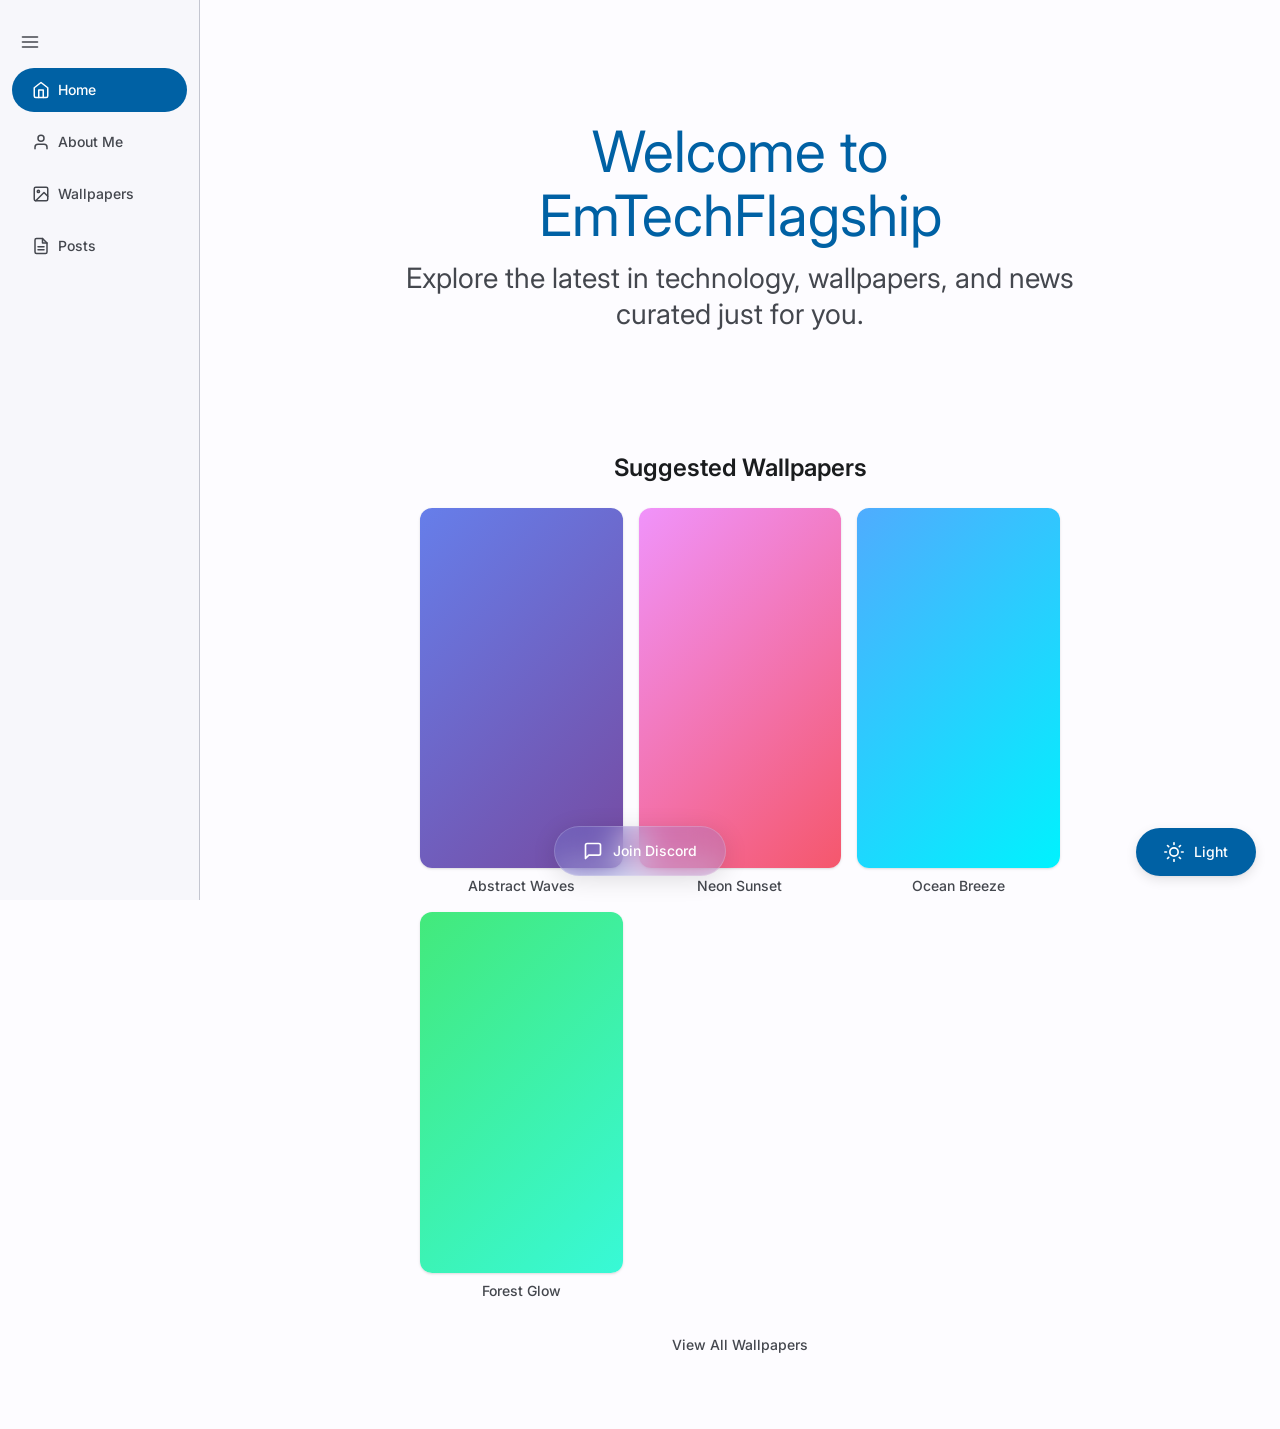
==== Web Contents/index.html @ 506a4585 "Refactor stylesheet links and add new design.css for consistent styling across pages" ====
<!DOCTYPE html>
<html lang="en" data-theme="light">
<head>
  <meta charset="UTF-8">
  <meta name="viewport" content="width=device-width, initial-scale=1.0">
  <title>ETF - Home</title>
  <link rel="stylesheet" href="../Web Contents/design.css">
</head>
<body>
  <div class="layout">
    <aside class="sidebar">
      <button id="sidebar-toggle" class="sidebar__toggle" aria-label="Toggle sidebar">
        <svg width="20" height="20" viewBox="0 0 24 24" fill="none" stroke="currentColor" stroke-width="2" stroke-linecap="round" stroke-linejoin="round">
          <line x1="3" y1="6" x2="21" y2="6"/>
          <line x1="3" y1="12" x2="21" y2="12"/>
          <line x1="3" y1="18" x2="21" y2="18"/>
        </svg>
      </button>
      <nav class="page-nav">
        <a href="index.html" class="btn btn--filled">
          <svg width="18" height="18" viewBox="0 0 24 24" fill="none" stroke="currentColor" stroke-width="2" stroke-linecap="round" stroke-linejoin="round">
            <path d="M3 9l9-7 9 7v11a2 2 0 0 1-2 2H5a2 2 0 0 1-2-2z"/>
            <polyline points="9 22 9 12 15 12 15 22"/>
          </svg>
          <span class="btn__label">Home</span>
        </a>
        <a href="about.html" class="btn btn--tonal">
          <svg width="18" height="18" viewBox="0 0 24 24" fill="none" stroke="currentColor" stroke-width="2" stroke-linecap="round" stroke-linejoin="round">
            <path d="M20 21v-2a4 4 0 0 0-4-4H8a4 4 0 0 0-4 4v2"/>
            <circle cx="12" cy="7" r="4"/>
          </svg>
          <span class="btn__label">About Me</span>
        </a>
        <a href="wallpaper.html" class="btn btn--tonal">
          <svg width="18" height="18" viewBox="0 0 24 24" fill="none" stroke="currentColor" stroke-width="2" stroke-linecap="round" stroke-linejoin="round">
            <rect x="3" y="3" width="18" height="18" rx="2" ry="2"/>
            <circle cx="8.5" cy="8.5" r="1.5"/>
            <polyline points="21 15 16 10 5 21"/>
          </svg>
          <span class="btn__label">Wallpapers</span>
        </a>
        <a href="news.html" class="btn btn--tonal">
          <svg width="18" height="18" viewBox="0 0 24 24" fill="none" stroke="currentColor" stroke-width="2" stroke-linecap="round" stroke-linejoin="round">
            <path d="M14 2H6a2 2 0 0 0-2 2v16a2 2 0 0 0 2 2h12a2 2 0 0 0 2-2V8z"/>
            <polyline points="14 2 14 8 20 8"/>
            <line x1="16" y1="13" x2="8" y2="13"/>
            <line x1="16" y1="17" x2="8" y2="17"/>
          </svg>
          <span class="btn__label">Posts</span>
        </a>
      </nav>
    </aside>
    <main class="main-content">
      <div class="site-header">

        </button>
      </div>
      <section class="hero-section">
        <h1>Welcome to EmTechFlagship</h1>
        <p>Explore the latest in technology, wallpapers, and news curated just for you.</p>
        <div>
        </div>
      </section>

       <section class="suggested-wallpapers">
      <h2>Suggested Wallpapers</h2>
      <div class="wallpaper-grid">
        <a href="wallpaper.html" class="wallpaper-card">
          <div class="wallpaper-card__thumb" style="background: linear-gradient(135deg, #667eea, #764ba2)"></div>
          <span class="wallpaper-card__label">Abstract Waves</span>
        </a>
        <a href="wallpaper.html" class="wallpaper-card">
          <div class="wallpaper-card__thumb" style="background: linear-gradient(135deg, #f093fb, #f5576c)"></div>
          <span class="wallpaper-card__label">Neon Sunset</span>
        </a>
        <a href="wallpaper.html" class="wallpaper-card">
          <div class="wallpaper-card__thumb" style="background: linear-gradient(135deg, #4facfe, #00f2fe)"></div>
          <span class="wallpaper-card__label">Ocean Breeze</span>
        </a>
        <a href="wallpaper.html" class="wallpaper-card">
          <div class="wallpaper-card__thumb" style="background: linear-gradient(135deg, #43e97b, #38f9d7)"></div>
          <span class="wallpaper-card__label">Forest Glow</span>
        </a>
      </div>
      <a href="wallpaper.html" class="btn btn--tonal" style="margin-top: 24px;">View All Wallpapers</a>
    </main>
  </div>

  <a href="https://discord.gg/77swYg5DXx" class="discord-float">
    <svg width="20" height="20" viewBox="0 0 24 24" fill="none" stroke="currentColor" stroke-width="2" stroke-linecap="round" stroke-linejoin="round">
      <path d="M21 15a2 2 0 0 1-2 2H7l-4 4V5a2 2 0 0 1 2-2h14a2 2 0 0 1 2 2z"/>
    </svg>
    Join Discord
  </a>
  <div class="theme-dropdown">
    <div class="theme-dropdown__menu" id="theme-menu">
      <button class="theme-dropdown__item" data-theme-value="light">
        <svg width="18" height="18" viewBox="0 0 24 24" fill="none" stroke="currentColor" stroke-width="2" stroke-linecap="round" stroke-linejoin="round">
          <circle cx="12" cy="12" r="5"/>
          <path d="M12 1v2M12 21v2M4.22 4.22l1.42 1.42M18.36 18.36l1.42 1.42M1 12h2M21 12h2M4.22 19.78l1.42-1.42M18.36 5.64l1.42-1.42"/>
        </svg>
        Light
      </button>
      <button class="theme-dropdown__item" data-theme-value="dark">
        <svg width="18" height="18" viewBox="0 0 24 24" fill="none" stroke="currentColor" stroke-width="2" stroke-linecap="round" stroke-linejoin="round">
          <path d="M21 12.79A9 9 0 1 1 11.21 3 7 7 0 0 0 21 12.79z"/>
        </svg>
        Dark
      </button>
      <button class="theme-dropdown__item" data-theme-value="amoled">
        <svg width="18" height="18" viewBox="0 0 24 24" fill="none" stroke="currentColor" stroke-width="2" stroke-linecap="round" stroke-linejoin="round">
          <circle cx="12" cy="12" r="5"/>
          <path d="M12 1v2M12 21v2M4.22 4.22l1.42 1.42M18.36 18.36l1.42 1.42M1 12h2M21 12h2M4.22 19.78l1.42-1.42M18.36 5.64l1.42-1.42"/>
        </svg>
        AMOLED
      </button>
    </div>
    <button id="theme-toggle" class="theme-toggle-float" aria-label="Select theme">
      <svg width="20" height="20" viewBox="0 0 24 24" fill="none" stroke="currentColor" stroke-width="2" stroke-linecap="round" stroke-linejoin="round">
        <circle cx="12" cy="12" r="5"/>
        <path d="M12 1v2M12 21v2M4.22 4.22l1.42 1.42M18.36 18.36l1.42 1.42M1 12h2M21 12h2M4.22 19.78l1.42-1.42M18.36 5.64l1.42-1.42"/>
      </svg>
      <span id="theme-label">Light</span>
    </button>
  </div>
  <script src="../Functions/function.js"></script>
</body>
</html>
---- Web Contents/design.css ----
@import url('https://fonts.googleapis.com/css2?family=Inter:wght@300;400;500;600;700&display=swap');

:root {
  --md-sys-color-primary: #0061A4;
  --md-sys-color-on-primary: #FFFFFF;
  --md-sys-color-primary-container: #D0E4FF;
  --md-sys-color-on-primary-container: #001D36;
  --md-sys-color-secondary: #535F70;
  --md-sys-color-on-secondary: #FFFFFF;
  --md-sys-color-secondary-container: #D7E3F7;
  --md-sys-color-on-secondary-container: #101C2B;
  --md-sys-color-tertiary: #6B5778;
  --md-sys-color-on-tertiary: #FFFFFF;
  --md-sys-color-tertiary-container: #F2DAFF;
  --md-sys-color-on-tertiary-container: #251431;
  --md-sys-color-error: #BA1A1A;
  --md-sys-color-on-error: #FFFFFF;
  --md-sys-color-error-container: #FFDAD6;
  --md-sys-color-on-error-container: #410002;
  --md-sys-color-background: #FDFCFF;
  --md-sys-color-on-background: #1A1C1E;
  --md-sys-color-surface: #FDFCFF;
  --md-sys-color-on-surface: #1A1C1E;
  --md-sys-color-surface-variant: #E0E2EC;
  --md-sys-color-on-surface-variant: #44474E;
  --md-sys-color-outline: #74777F;
  --md-sys-color-outline-variant: #C4C6D0;
  --md-sys-color-surface-container-lowest: #FFFFFF;
  --md-sys-color-surface-container-low: #F7F7FB;
  --md-sys-color-surface-container: #F1F1F5;
  --md-sys-color-surface-container-high: #EBECF0;
  --md-sys-color-surface-container-highest: #E2E2E6;
  --md-sys-color-inverse-surface: #2F3033;
  --md-sys-color-inverse-on-surface: #F2F0F4;
  --md-sys-color-inverse-primary: #9CCAFF;

  --md-sys-typescale-display-large: 400 3.562rem/4rem 'Inter', sans-serif;
  --md-sys-typescale-display-medium: 400 2.812rem/3.25rem 'Inter', sans-serif;
  --md-sys-typescale-display-small: 400 2.25rem/2.75rem 'Inter', sans-serif;
  --md-sys-typescale-headline-large: 400 2rem/2.5rem 'Inter', sans-serif;
  --md-sys-typescale-headline-medium: 400 1.75rem/2.25rem 'Inter', sans-serif;
  --md-sys-typescale-headline-small: 600 1.5rem/2rem 'Inter', sans-serif;
  --md-sys-typescale-title-large: 500 1.375rem/1.75rem 'Inter', sans-serif;
  --md-sys-typescale-title-medium: 500 1rem/1.5rem 'Inter', sans-serif;
  --md-sys-typescale-title-small: 500 0.875rem/1.25rem 'Inter', sans-serif;
  --md-sys-typescale-body-large: 400 1rem/1.5rem 'Inter', sans-serif;
  --md-sys-typescale-body-medium: 400 0.875rem/1.25rem 'Inter', sans-serif;
  --md-sys-typescale-body-small: 400 0.75rem/1rem 'Inter', sans-serif;
  --md-sys-typescale-label-large: 500 0.875rem/1.25rem 'Inter', sans-serif;
  --md-sys-typescale-label-medium: 500 0.75rem/1rem 'Inter', sans-serif;
  --md-sys-typescale-label-small: 500 0.6875rem/1rem 'Inter', sans-serif;

  --md-sys-elevation-level0: 0 0 0 0 transparent;
  --md-sys-elevation-level1: 0 1px 2px rgba(0,0,0,0.05), 0 1px 3px rgba(0,0,0,0.1);
  --md-sys-elevation-level2: 0 1px 2px rgba(0,0,0,0.05), 0 2px 6px rgba(0,0,0,0.1);
  --md-sys-elevation-level3: 0 1px 3px rgba(0,0,0,0.05), 0 4px 12px rgba(0,0,0,0.1);
  --md-sys-elevation-level4: 0 2px 4px rgba(0,0,0,0.05), 0 8px 24px rgba(0,0,0,0.1);
  --md-sys-elevation-level5: 0 4px 8px rgba(0,0,0,0.05), 0 12px 40px rgba(0,0,0,0.1);

  --md-sys-shape-extra-small: 4px;
  --md-sys-shape-small: 8px;
  --md-sys-shape-medium: 12px;
  --md-sys-shape-large: 16px;
  --md-sys-shape-extra-large: 28px;
  --md-sys-shape-full: 9999px;
}

[data-theme="dark"] {
  --md-sys-color-primary: #9CCAFF;
  --md-sys-color-on-primary: #003258;
  --md-sys-color-primary-container: #00497D;
  --md-sys-color-on-primary-container: #D0E4FF;
  --md-sys-color-secondary: #BBC7DB;
  --md-sys-color-on-secondary: #253140;
  --md-sys-color-secondary-container: #3B4858;
  --md-sys-color-on-secondary-container: #D7E3F7;
  --md-sys-color-tertiary: #D6BEE4;
  --md-sys-color-on-tertiary: #3B2948;
  --md-sys-color-tertiary-container: #523F5F;
  --md-sys-color-on-tertiary-container: #F2DAFF;
  --md-sys-color-error: #FFB4AB;
  --md-sys-color-on-error: #690005;
  --md-sys-color-error-container: #93000A;
  --md-sys-color-on-error-container: #FFDAD6;
  --md-sys-color-background: #1A1C1E;
  --md-sys-color-on-background: #E2E2E6;
  --md-sys-color-surface: #1A1C1E;
  --md-sys-color-on-surface: #E2E2E6;
  --md-sys-color-surface-variant: #44474E;
  --md-sys-color-on-surface-variant: #C4C6D0;
  --md-sys-color-outline: #8E9099;
  --md-sys-color-outline-variant: #44474E;
  --md-sys-color-surface-container-lowest: #0F1113;
  --md-sys-color-surface-container-low: #1A1C1E;
  --md-sys-color-surface-container: #1E2022;
  --md-sys-color-surface-container-high: #292B2D;
  --md-sys-color-surface-container-highest: #343638;
  --md-sys-color-inverse-surface: #E2E2E6;
  --md-sys-color-inverse-on-surface: #2F3033;
  --md-sys-color-inverse-primary: #0061A4;

  --md-sys-elevation-level0: 0 0 0 0 transparent;
  --md-sys-elevation-level1: 0 1px 2px rgba(0,0,0,0.3), 0 1px 3px rgba(0,0,0,0.4);
  --md-sys-elevation-level2: 0 1px 2px rgba(0,0,0,0.3), 0 2px 6px rgba(0,0,0,0.4);
  --md-sys-elevation-level3: 0 1px 3px rgba(0,0,0,0.3), 0 4px 12px rgba(0,0,0,0.4);
  --md-sys-elevation-level4: 0 2px 4px rgba(0,0,0,0.3), 0 8px 24px rgba(0,0,0,0.4);
  --md-sys-elevation-level5: 0 4px 8px rgba(0,0,0,0.3), 0 12px 40px rgba(0,0,0,0.4);
}

[data-theme="amoled"] {
  --md-sys-color-primary: #9CCAFF;
  --md-sys-color-on-primary: #003258;
  --md-sys-color-primary-container: #00497D;
  --md-sys-color-on-primary-container: #D0E4FF;
  --md-sys-color-secondary: #BBC7DB;
  --md-sys-color-on-secondary: #253140;
  --md-sys-color-secondary-container: #3B4858;
  --md-sys-color-on-secondary-container: #D7E3F7;
  --md-sys-color-tertiary: #D6BEE4;
  --md-sys-color-on-tertiary: #3B2948;
  --md-sys-color-tertiary-container: #523F5F;
  --md-sys-color-on-tertiary-container: #F2DAFF;
  --md-sys-color-error: #FFB4AB;
  --md-sys-color-on-error: #690005;
  --md-sys-color-error-container: #93000A;
  --md-sys-color-on-error-container: #FFDAD6;
  --md-sys-color-background: #000000;
  --md-sys-color-on-background: #E2E2E6;
  --md-sys-color-surface: #000000;
  --md-sys-color-on-surface: #E2E2E6;
  --md-sys-color-surface-variant: #1A1A1A;
  --md-sys-color-on-surface-variant: #C4C6D0;
  --md-sys-color-outline: #8E9099;
  --md-sys-color-outline-variant: #2A2A2A;
  --md-sys-color-surface-container-lowest: #000000;
  --md-sys-color-surface-container-low: #050505;
  --md-sys-color-surface-container: #0A0A0A;
  --md-sys-color-surface-container-high: #141414;
  --md-sys-color-surface-container-highest: #1E1E1E;
  --md-sys-color-inverse-surface: #E2E2E6;
  --md-sys-color-inverse-on-surface: #000000;
  --md-sys-color-inverse-primary: #0061A4;

  --md-sys-elevation-level0: 0 0 0 0 transparent;
  --md-sys-elevation-level1: 0 1px 2px rgba(0,0,0,0.5), 0 1px 3px rgba(0,0,0,0.6);
  --md-sys-elevation-level2: 0 1px 2px rgba(0,0,0,0.5), 0 2px 6px rgba(0,0,0,0.6);
  --md-sys-elevation-level3: 0 1px 3px rgba(0,0,0,0.5), 0 4px 12px rgba(0,0,0,0.6);
  --md-sys-elevation-level4: 0 2px 4px rgba(0,0,0,0.5), 0 8px 24px rgba(0,0,0,0.6);
  --md-sys-elevation-level5: 0 4px 8px rgba(0,0,0,0.5), 0 12px 40px rgba(0,0,0,0.6);
}

*, *::before, *::after {
  box-sizing: border-box;
  margin: 0;
  padding: 0;
}

html {
  scroll-behavior: smooth;
}

body {
  font: var(--md-sys-typescale-body-large);
  color: var(--md-sys-color-on-background);
  background: var(--md-sys-color-background);
  min-height: 100vh;
  transition: background 0.3s ease, color 0.3s ease;
}

a {
  color: var(--md-sys-color-primary);
  text-decoration: none;
}

a:hover {
  text-decoration: underline;
}

ul {
  list-style: none;
}

.site-header {
  display: flex;
  align-items: center;
  justify-content: space-between;
  margin-bottom: 24px;
}

.site-header__title {
  font: var(--md-sys-typescale-title-large);
  color: var(--md-sys-color-primary);
  text-decoration: none;
}

@keyframes fadeUp {
  from {
    opacity: 0;
    transform: translateY(24px);
  }
  to {
    opacity: 1;
    transform: translateY(0);
  }
}

.layout {
  min-height: 100vh;
  display: flex;
  animation: fadeUp 0.6s ease forwards;
}

.sidebar {
  position: sticky;
  top: 0;
  height: 100vh;
  width: 200px;
  flex-shrink: 0;
  display: flex;
  flex-direction: column;
  align-items: stretch;
  padding: 24px 12px;
  gap: 8px;
  background: var(--md-sys-color-surface-container-low);
  border-right: 1px solid var(--md-sys-color-outline-variant);
  transition: width 0.25s ease, padding 0.25s ease;
  overflow: hidden;
}

.sidebar__toggle {
  align-self: flex-start;
  display: inline-flex;
  align-items: center;
  justify-content: center;
  width: 36px;
  height: 36px;
  padding: 6px;
  border: none;
  border-radius: var(--md-sys-shape-full);
  background: transparent;
  color: var(--md-sys-color-on-surface-variant);
  cursor: pointer;
  transition: background 0.2s, color 0.2s;
  flex-shrink: 0;
}

.sidebar__toggle:hover {
  background: var(--md-sys-color-surface-container-highest);
  color: var(--md-sys-color-on-surface);
}

.sidebar--collapsed {
  width: 60px;
  padding: 24px 12px;
}

.sidebar--collapsed .sidebar__toggle {
  align-self: center;
}

.sidebar--collapsed .page-nav .btn {
  justify-content: center;
  padding: 10px;
  width: 36px;
  height: 36px;
  border-radius: var(--md-sys-shape-full);
}

.sidebar--collapsed .page-nav .btn__label {
  display: none;
}

.sidebar--collapsed .page-nav {
  align-items: center;
}

.main-content {
  flex: 1;
  max-width: 800px;
  padding: 32px;
  text-align: center;
  margin: 0 auto;
}

.page-nav {
  display: flex;
  flex-direction: column;
  gap: 8px;
}

.page-nav .btn {
  justify-content: flex-start;
  padding: 12px 20px;
}

.btn {
  display: inline-flex;
  align-items: center;
  justify-content: center;
  gap: 8px;
  padding: 10px 24px;
  border: none;
  border-radius: var(--md-sys-shape-full);
  font: var(--md-sys-typescale-label-large);
  cursor: pointer;
  transition: box-shadow 0.2s, background 0.2s;
  text-decoration: none;
}

.btn--filled {
  background: var(--md-sys-color-primary);
  color: var(--md-sys-color-on-primary);
  box-shadow: var(--md-sys-elevation-level0);
}

.btn--filled:hover {
  box-shadow: var(--md-sys-elevation-level2);
  text-decoration: none;
}

.btn--tonal {
  background: transparent;
  color: var(--md-sys-color-on-surface-variant);
}

.btn--tonal:hover {
  background: var(--md-sys-color-surface-container-highest);
  color: var(--md-sys-color-on-surface);
  text-decoration: none;
}

.btn--text {
  background: transparent;
  color: var(--md-sys-color-primary);
  padding: 10px 12px;
}

.btn--text:hover {
  background: var(--md-sys-color-primary-container);
  text-decoration: none;
}

.btn--icon {
  width: 40px;
  height: 40px;
  padding: 8px;
  border-radius: var(--md-sys-shape-full);
  background: transparent;
  border: none;
  color: var(--md-sys-color-on-surface-variant);
  cursor: pointer;
  transition: background 0.2s;
  display: inline-flex;
  align-items: center;
  justify-content: center;
}

.btn--icon:hover {
  background: var(--md-sys-color-surface-container-high);
}

.card {
  background: var(--md-sys-color-surface-container-low);
  border-radius: var(--md-sys-shape-medium);
  padding: 24px;
  box-shadow: var(--md-sys-elevation-level1);
  transition: box-shadow 0.2s;
}

.card:hover {
  box-shadow: var(--md-sys-elevation-level2);
}

.card--elevated {
  background: var(--md-sys-color-surface-container-low);
  box-shadow: var(--md-sys-elevation-level2);
}

.card--filled {
  background: var(--md-sys-color-surface-container-highest);
  box-shadow: var(--md-sys-elevation-level0);
}

.card__title {
  font: var(--md-sys-typescale-title-medium);
  color: var(--md-sys-color-on-surface);
  margin-bottom: 8px;
}

.card__text {
  color: var(--md-sys-color-on-surface-variant);
  font-family: -apple-system, BlinkMacSystemFont, "Segoe UI", Roboto, sans-serif;
  font-size: 1.15rem;
  font-weight: bold;
  line-height: 1.5;
  text-align: center;          /* Centers each row of text */
  margin: 0;
}



.bento-grid {
  flex: 2; /* Increased flex so the horizontal cards have plenty of room to stretch */
  display: grid;
  grid-template-columns: repeat(2, 1fr);
  gap: 16px;
  margin-top: 24px;
 flex: 1.2; /* Shrinks the giant image slightly so it blends perfectly with the wider cards */
  min-height: 490px; /* Aligns the height closely with the grid's combined row heights */
  /* Keep your existing background image properties here */
}

.bento-grid .card:first-child {
  grid-column: 1 / -1;
  background-image: linear-gradient(to top, rgba(0,0,0,0.8) 0%, rgba(0,0,0,0) 40%),
                    url('Images/EmBaby.jpeg');
  background-size: cover;
  background-position: center;
  border-radius: 28px;
  display: flex;
  align-items: flex-end;
  padding: 40px;
  min-height: 600px;
}

.bento-grid .card:nth-child(2) {
  font-family: -apple-system, BlinkMacSystemFont, "Segoe UI", Roboto, sans-serif;
}

.bento-grid .card:nth-child(3),
.bento-grid .card:nth-child(4) {
  grid-column: span 1;
}

.bento-grid .card:nth-child(5) {
  grid-column: 1 / -1;
}

.hero-card {
  text-align: left;
}

.hero-card * {
  color: #fff;
}

.hero-card h2 {
  font: var(--md-sys-typescale-display-medium);
  margin-bottom: 8px;
}

.hero-card p {
  font: var(--md-sys-typescale-headline-small);
}

.aka-tag {
  display: block;
  font: var(--md-sys-typescale-title-medium);
  opacity: 0.9;
  margin-top: 4px;
}

.card__emoji {
  font-size: 2.5rem;
  margin-bottom: 12px;
  align-items: var(--md-sys-typescale-body-large);
}

.tag {
  display: inline-flex;
  align-items: center;
  padding: 4px 12px;
  border-radius: var(--md-sys-shape-small);
  background: var(--md-sys-color-primary-container);
  color: var(--md-sys-color-on-primary-container);
  font: var(--md-sys-typescale-label-small);
}

.hero-section {
  text-align: center;
  padding: 64px 24px;
}

.hero-section h1 {
  font: var(--md-sys-typescale-display-large);
  color: var(--md-sys-color-primary);
  margin-bottom: 12px;
}

.hero-section p {
  font: var(--md-sys-typescale-headline-medium);
  color: var(--md-sys-color-on-surface-variant);
  margin-bottom: 24px;
}

.hero-section .btn {
  margin: 0 4px;
}

.suggested-wallpapers {
  padding: 32px 48px;
  text-align: center;
}

.suggested-wallpapers h2 {
  font: var(--md-sys-typescale-headline-small);
  color: var(--md-sys-color-on-surface);
  margin-bottom: 24px;
}

.wallpaper-grid {
  display: grid;
  grid-template-columns: repeat(auto-fill, minmax(160px, 1fr));
  gap: 16px;
}

.wallpaper-card {
  display: flex;
  flex-direction: column;
  gap: 8px;
  text-decoration: none;
  transition: transform 0.2s;
}

.wallpaper-card:hover {
  transform: translateY(-4px);
  text-decoration: none;
}

.wallpaper-card__thumb {
  aspect-ratio: 9 / 16;
  border-radius: var(--md-sys-shape-medium);
  box-shadow: var(--md-sys-elevation-level1);
  transition: box-shadow 0.2s;
}

.wallpaper-card:hover .wallpaper-card__thumb {
  box-shadow: var(--md-sys-elevation-level3);
}

.wallpaper-card__label {
  font: var(--md-sys-typescale-label-large);
  color: var(--md-sys-color-on-surface-variant);
}

.discord-float {
  position: fixed;
  bottom: 24px;
  left: 50%;
  transform: translateX(-50%);
  z-index: 200;
  display: inline-flex;
  align-items: center;
  gap: 10px;
  padding: 14px 28px;
  border-radius: var(--md-sys-shape-full);
  font: var(--md-sys-typescale-label-large);
  color: #fff;
  text-decoration: none;
  background: rgba(114, 137, 218, 0.25);
  backdrop-filter: blur(16px);
  -webkit-backdrop-filter: blur(16px);
  border: 1px solid rgba(255, 255, 255, 0.18);
  box-shadow: 0 4px 24px rgba(0, 0, 0, 0.12);
  transition: background 0.25s, box-shadow 0.25s, transform 0.25s;
}

.discord-float:hover {
  background: rgba(114, 137, 218, 0.45);
  box-shadow: 0 6px 32px rgba(0, 0, 0, 0.2);
  transform: translateX(-50%) translateY(-2px);
  text-decoration: none;
  color: #fff;
}

[data-theme="dark"] .discord-float {
  background: rgba(114, 137, 218, 0.20);
  border-color: rgba(255, 255, 255, 0.12);
}

[data-theme="dark"] .discord-float:hover {
  background: rgba(114, 137, 218, 0.40);
}

.theme-dropdown {
  position: fixed;
  bottom: 24px;
  right: 24px;
  z-index: 200;
}

.theme-dropdown__menu {
  position: absolute;
  bottom: calc(100% + 12px);
  right: 0;
  display: none;
  flex-direction: column;
  min-width: 180px;
  padding: 8px;
  border-radius: var(--md-sys-shape-medium);
  background: var(--md-sys-color-surface-container-high);
  border: 1px solid var(--md-sys-color-outline-variant);
  box-shadow: var(--md-sys-elevation-level3);
  gap: 4px;
}

.theme-dropdown__menu--open {
  display: flex;
}

.theme-dropdown__item {
  display: flex;
  align-items: center;
  gap: 10px;
  padding: 12px 16px;
  border: none;
  border-radius: var(--md-sys-shape-small);
  background: transparent;
  color: var(--md-sys-color-on-surface);
  font: var(--md-sys-typescale-label-large);
  cursor: pointer;
  transition: background 0.2s;
  text-align: left;
}

.theme-dropdown__item:hover {
  background: var(--md-sys-color-surface-container-highest);
}

.theme-dropdown__item--active {
  background: var(--md-sys-color-secondary-container);
  color: var(--md-sys-color-on-secondary-container);
}

.theme-toggle-float {
  display: inline-flex;
  align-items: center;
  gap: 10px;
  padding: 14px 28px;
  border-radius: var(--md-sys-shape-full);
  font: var(--md-sys-typescale-label-large);
  color: var(--md-sys-color-on-primary);
  text-decoration: none;
  background: var(--md-sys-color-primary);
  border: none;
  box-shadow: var(--md-sys-elevation-level3);
  cursor: pointer;
  transition: background 0.25s, box-shadow 0.25s, transform 0.25s;
}

.news-title {
  font: var(--md-sys-typescale-headline-small);
  color: var(--md-sys-color-on-surface);
  margin-bottom: 8px;
  
}

.news-articles {
  
  border-radius: var(--md-sys-shape-medium);
  padding: 24px;
  box-shadow: var(--md-sys-elevation-level1);
  transition: box-shadow 0.2s;
  margin-bottom: 16px;

}

.theme-toggle-float:hover {
  box-shadow: var(--md-sys-elevation-level4);
  transform: translateY(-2px);
}

[data-theme="dark"] .theme-toggle-float,
[data-theme="amoled"] .theme-toggle-float {
  background: var(--md-sys-color-primary);
  color: var(--md-sys-color-on-primary);
}

@media (max-width: 768px) {
  .layout {
    flex-direction: column;
  }

  .sidebar {
    position: static;
    height: auto;
    width: 100%;
    flex-direction: row;
    padding: 12px 16px;
    border-right: none;
    border-bottom: 1px solid var(--md-sys-color-outline-variant);
    overflow-x: auto;
    -webkit-overflow-scrolling: touch;
  }

  .sidebar--collapsed {
    width: 100%;
    padding: 12px 16px;
  }

  .sidebar--collapsed .page-nav {
    display: flex;
  }

  .sidebar__toggle {
    display: none;
  }

  .page-nav {
    flex-direction: row;
    width: 100%;
  }

  .page-nav .btn {
    justify-content: center;
    padding: 10px 20px;
    white-space: nowrap;
  }

  .main-content {
    padding: 16px;
  }

  .bento-grid {
    display: flex;
    flex-direction: row;
    gap: 16px;
    overflow-x: auto;
    scroll-snap-type: x mandatory;
    -webkit-overflow-scrolling: touch;
    padding-bottom: 8px;
    grid-template-columns: unset;
    min-height: auto;
  }

  .bento-grid .card {
    flex: 0 0 280px;
    scroll-snap-align: start;
    grid-column: unset !important;
    min-height: 320px;
  }

  .bento-grid .card:first-child {
    min-height: 320px;
    flex: 0 0 280px;
}


.search-bar__input::placeholder {
  color: var(--md-sys-color-on-surface-variant);
}

.hero-section {
    padding: 32px 16px;
  }

  .home-content {
    padding: 16px;
  }
}
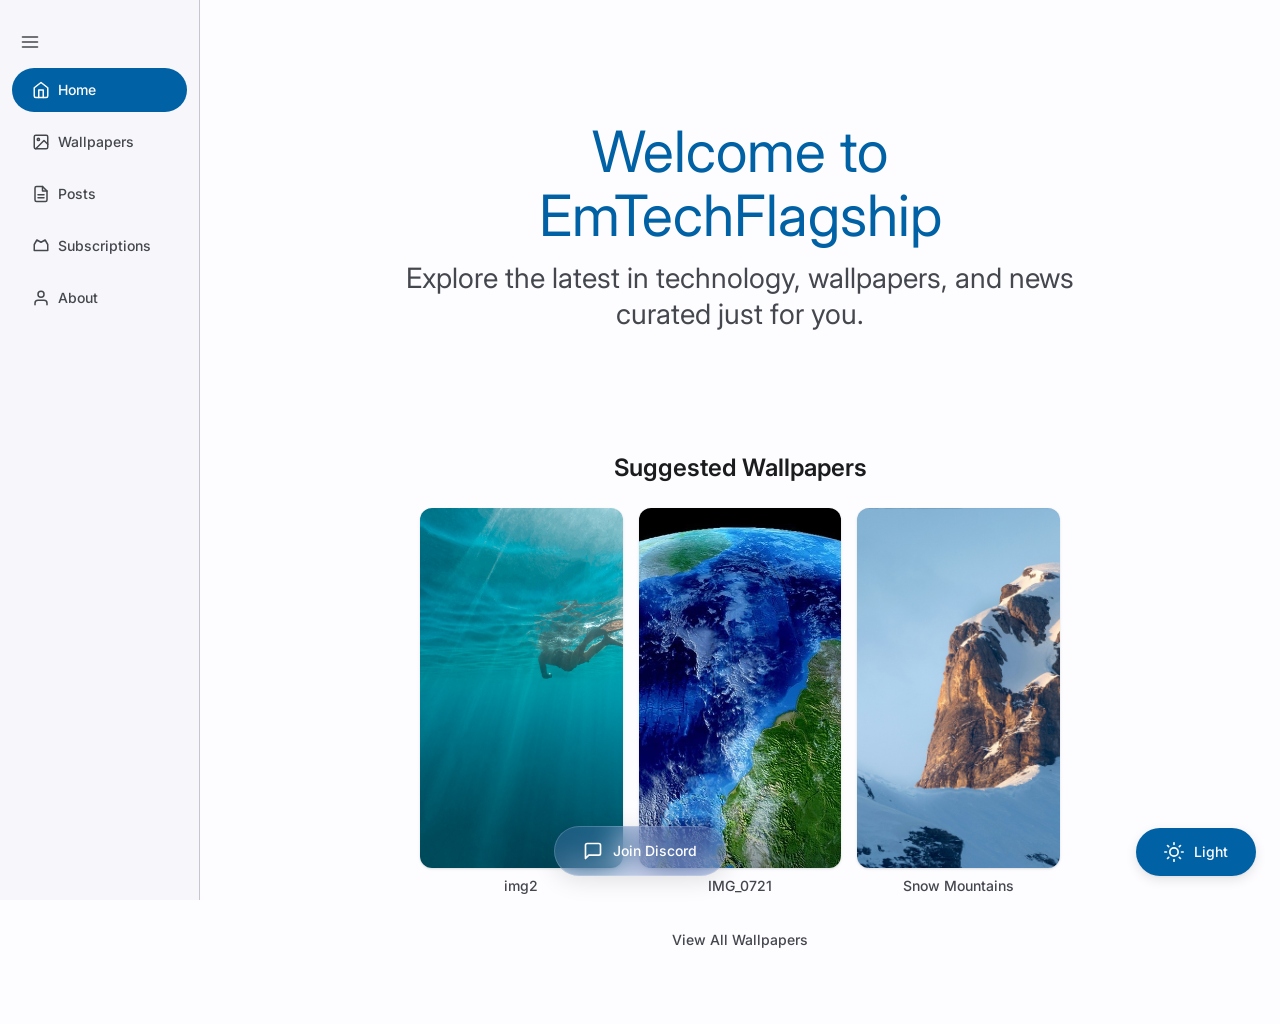
==== commit 0a4f9574: "Add subscriptions and tendie wallpaper pages with responsive design and theme toggle" ====
--- a/Web Contents/index.html
+++ b/Web Contents/index.html
@@ -24,13 +24,6 @@
           </svg>
           <span class="btn__label">Home</span>
         </a>
-        <a href="about.html" class="btn btn--tonal">
-          <svg width="18" height="18" viewBox="0 0 24 24" fill="none" stroke="currentColor" stroke-width="2" stroke-linecap="round" stroke-linejoin="round">
-            <path d="M20 21v-2a4 4 0 0 0-4-4H8a4 4 0 0 0-4 4v2"/>
-            <circle cx="12" cy="7" r="4"/>
-          </svg>
-          <span class="btn__label">About Me</span>
-        </a>
         <a href="wallpaper.html" class="btn btn--tonal">
           <svg width="18" height="18" viewBox="0 0 24 24" fill="none" stroke="currentColor" stroke-width="2" stroke-linecap="round" stroke-linejoin="round">
             <rect x="3" y="3" width="18" height="18" rx="2" ry="2"/>
@@ -47,6 +40,19 @@
             <line x1="16" y1="17" x2="8" y2="17"/>
           </svg>
           <span class="btn__label">Posts</span>
+        </a>
+        <a href="subscriptions.html" class="btn btn--tonal">
+          <svg width="18" height="18" viewBox="0 0 24 24" fill="none" stroke="currentColor" stroke-width="2" stroke-linecap="round" stroke-linejoin="round">
+            <path d="M3 10l3.5-6L12 7l5.5-3L21 10v8H3v-8z"/>
+          </svg>
+          <span class="btn__label">Subscriptions</span>
+        </a>
+        <a href="about.html" class="btn btn--tonal">
+          <svg width="18" height="18" viewBox="0 0 24 24" fill="none" stroke="currentColor" stroke-width="2" stroke-linecap="round" stroke-linejoin="round">
+            <path d="M20 21v-2a4 4 0 0 0-4-4H8a4 4 0 0 0-4 4v2"/>
+            <circle cx="12" cy="7" r="4"/>
+          </svg>
+          <span class="btn__label">About</span>
         </a>
       </nav>
     </aside>
@@ -66,20 +72,16 @@
       <h2>Suggested Wallpapers</h2>
       <div class="wallpaper-grid">
         <a href="wallpaper.html" class="wallpaper-card">
-          <div class="wallpaper-card__thumb" style="background: linear-gradient(135deg, #667eea, #764ba2)"></div>
-          <span class="wallpaper-card__label">Abstract Waves</span>
+          <div class="wallpaper-card__thumb" style="background-image: url('Images/Wallpapers/img2.jpg'); background-size: cover; background-position: center;"></div>
+          <span class="wallpaper-card__label">img2</span>
         </a>
         <a href="wallpaper.html" class="wallpaper-card">
-          <div class="wallpaper-card__thumb" style="background: linear-gradient(135deg, #f093fb, #f5576c)"></div>
-          <span class="wallpaper-card__label">Neon Sunset</span>
+          <div class="wallpaper-card__thumb" style="background-image: url('Images/Wallpapers/IMG_0721.JPG'); background-size: cover; background-position: center;"></div>
+          <span class="wallpaper-card__label">IMG_0721</span>
         </a>
         <a href="wallpaper.html" class="wallpaper-card">
-          <div class="wallpaper-card__thumb" style="background: linear-gradient(135deg, #4facfe, #00f2fe)"></div>
-          <span class="wallpaper-card__label">Ocean Breeze</span>
-        </a>
-        <a href="wallpaper.html" class="wallpaper-card">
-          <div class="wallpaper-card__thumb" style="background: linear-gradient(135deg, #43e97b, #38f9d7)"></div>
-          <span class="wallpaper-card__label">Forest Glow</span>
+          <div class="wallpaper-card__thumb" style="background-image: url('Images/Wallpapers/snow-caped-mountains-under-a-clear-blue-sky-5c-1366x768.jpg'); background-size: cover; background-position: center;"></div>
+          <span class="wallpaper-card__label">Snow Mountains</span>
         </a>
       </div>
       <a href="wallpaper.html" class="btn btn--tonal" style="margin-top: 24px;">View All Wallpapers</a>
@@ -123,7 +125,7 @@
       <span id="theme-label">Light</span>
     </button>
   </div>
-  <script src="../Functions/function.js"></script>
+  <script src="Functions/function.js"></script>
 </body>
 </html>
   
--- a/Web Contents/design.css
+++ b/Web Contents/design.css
@@ -207,7 +207,6 @@
 .layout {
   min-height: 100vh;
   display: flex;
-  animation: fadeUp 0.6s ease forwards;
 }
 
 .sidebar {
@@ -274,12 +273,122 @@
   align-items: center;
 }
 
+/* ── Sidebar Search ── */
+.sidebar-search {
+  display: none;
+  flex-direction: column;
+  gap: 8px;
+  width: 100%;
+  
+}
+
+.sidebar-search__input-wrap {
+  display: flex;
+  align-items: center;
+  gap: 8px;
+  padding: 12px 20px;
+  border-radius: var(--md-sys-shape-full);
+  background: var(--md-sys-color-surface-container-high);
+  transition: border-color 0.2s;
+}
+
+.sidebar-search__input-wrap:focus-within {
+  background: var(--md-sys-color-surface-container-highest);
+}
+
+.sidebar-search__input-wrap svg {
+  flex-shrink: 0;
+  color: var(--md-sys-color-on-surface-variant);
+}
+
+.sidebar-search__input {
+  flex: 1;
+  border: none;
+  background: transparent;
+  box-sizing: border-box;
+  overflow: hidden;         /* Forces everything to stay inside the rounded pills */
+  font: var(--md-sys-typescale-label-large);
+  color: var(--md-sys-color-on-surface);
+  outline: none;
+}
+
+.sidebar-search__input::placeholder {
+  color: var(--md-sys-color-on-surface-variant);
+  flex: 1;                  /* Tells the input to use up the remaining space properly */
+  min-width: 0;
+}
+
+
+.sidebar-search__results {
+  display: flex;
+  flex-direction: column;
+  gap: 4px;
+  max-height: 300px;
+  overflow-y: auto;
+}
+
+.sidebar-search__result {
+  display: flex;
+  align-items: center;
+  gap: 10px;
+  padding: 8px 12px;
+  border-radius: var(--md-sys-shape-full);
+  color: var(--md-sys-color-on-surface-variant);
+  font: var(--md-sys-typescale-label-large);
+  text-decoration: none;
+  transition: background 0.2s;
+}
+
+.sidebar-search__result:hover {
+  background: var(--md-sys-color-surface-container-highest);
+  text-decoration: none;
+  color: var(--md-sys-color-on-surface);
+}
+
+.sidebar-search__result svg {
+  flex-shrink: 0;
+}
+
+/* When search is open: show search, hide nav */
+.sidebar.sidebar-search--open .sidebar-search {
+  display: flex;
+}
+
+.sidebar.sidebar-search--open .page-nav {
+  display: none;
+}
+
+/* Collapsed sidebar adjustment */
+.sidebar--collapsed .sidebar-search__input-wrap {
+  padding: 10px;
+  width: 36px;
+  height: 36px;
+  justify-content: center;
+}
+
+.sidebar--collapsed .sidebar-search__input,
+.sidebar--collapsed .sidebar-search__result span {
+  display: none;
+}
+
+.sidebar--collapsed .sidebar-search__results {
+  align-items: center;
+}
+
+.sidebar--collapsed .sidebar-search__result {
+  justify-content: center;
+  padding: 8px;
+  width: 36px;
+  height: 36px;
+}
+
 .main-content {
   flex: 1;
   max-width: 800px;
   padding: 32px;
   text-align: center;
   margin: 0 auto;
+  animation: fadeUp 0.6s ease forwards;
 }
 
 .page-nav {
@@ -495,6 +604,133 @@
 
 .hero-section .btn {
   margin: 0 4px;
+}
+
+.billing-slider {
+  display: inline-flex;
+  background: var(--md-sys-color-surface-container-high);
+  border-radius: var(--md-sys-shape-full);
+  padding: 4px;
+  gap: 4px;
+  margin-top: 24px;
+}
+
+.billing-slider__option {
+  padding: 10px 20px;
+  border: none;
+  border-radius: var(--md-sys-shape-full);
+  background: transparent;
+  color: var(--md-sys-color-on-surface-variant);
+  font: var(--md-sys-typescale-label-large);
+  cursor: pointer;
+  transition: background 0.2s, color 0.2s;
+}
+
+.billing-slider__option--active {
+  background: var(--md-sys-color-primary);
+  color: var(--md-sys-color-on-primary);
+  box-shadow: var(--md-sys-elevation-level1);
+}
+
+.billing-slider__option:hover:not(.billing-slider__option--active) {
+  background: var(--md-sys-color-surface-container-highest);
+}
+
+.tier-grid {
+  display: flex;
+  gap: 16px;
+  justify-content: center;
+  margin-top: 32px;
+  flex-wrap: wrap;
+}
+
+.tier-card {
+  flex: 1;
+  min-width: 240px;
+  max-width: 320px;
+  display: flex;
+  flex-direction: column;
+  gap: 16px;
+  padding: 24px;
+  border-radius: var(--md-sys-shape-large);
+  background: var(--md-sys-color-surface-container-low);
+  border: 1px solid var(--md-sys-color-outline-variant);
+  text-align: left;
+  transition: transform 0.2s, box-shadow 0.2s;
+}
+
+.tier-card:hover {
+  transform: translateY(-4px);
+  box-shadow: var(--md-sys-elevation-level2);
+}
+
+.tier-card--featured {
+  background: var(--md-sys-color-primary-container);
+  border-color: var(--md-sys-color-primary);
+}
+
+.tier-card__name {
+  font: var(--md-sys-typescale-title-large);
+  color: var(--md-sys-color-on-surface);
+}
+
+.tier-card--featured .tier-card__name {
+  color: var(--md-sys-color-on-primary-container);
+}
+
+.tier-card__price {
+  font: var(--md-sys-typescale-display-small);
+  color: var(--md-sys-color-on-surface);
+}
+
+.tier-card--featured .tier-card__price {
+  color: var(--md-sys-color-on-primary-container);
+}
+
+.tier-card__period {
+  font: var(--md-sys-typescale-title-medium);
+  color: var(--md-sys-color-on-surface-variant);
+}
+
+.tier-card--featured .tier-card__period {
+  color: var(--md-sys-color-on-primary-container);
+  opacity: 0.8;
+}
+
+.tier-card__features {
+  list-style: none;
+  display: flex;
+  flex-direction: column;
+  gap: 8px;
+  padding: 0;
+  margin: 0;
+}
+
+.tier-card__features li {
+  font: var(--md-sys-typescale-body-medium);
+  color: var(--md-sys-color-on-surface-variant);
+  padding-left: 20px;
+  position: relative;
+}
+
+.tier-card__features li::before {
+  content: "✓";
+  position: absolute;
+  left: 0;
+  color: var(--md-sys-color-primary);
+  font-weight: 700;
+}
+
+.tier-card--featured .tier-card__features li {
+  color: var(--md-sys-color-on-primary-container);
+}
+
+.tier-card--featured .tier-card__features li::before {
+  color: var(--md-sys-color-on-primary-container);
+}
+
+.tier-card .btn {
+  margin-top: auto;
 }
 
 .suggested-wallpapers {
@@ -649,10 +885,10 @@
 }
 
 .news-title {
-  font: var(--md-sys-typescale-headline-small);
-  color: var(--md-sys-color-on-surface);
-  margin-bottom: 8px;
-  
+  font: var(--md-sys-typescale-display-large);
+  font-weight: 700;
+  color: var(--md-sys-color-primary);
+  margin-bottom: 12px;
 }
 
 .news-articles {
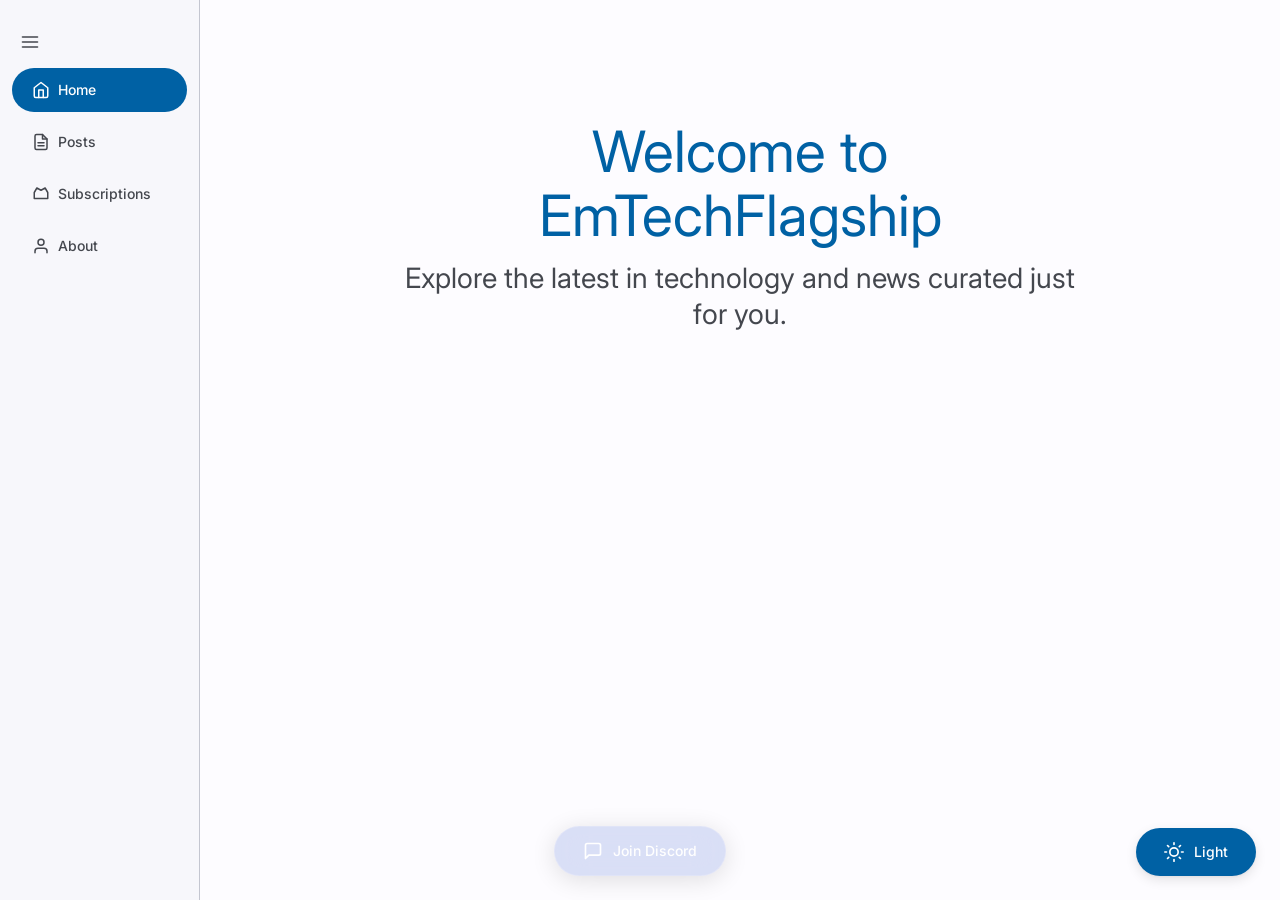
==== commit 96361ff7: "Refactor: remove wallpaper modal functionality and related styles" ====
--- a/Web Contents/index.html
+++ b/Web Contents/index.html
@@ -24,14 +24,7 @@
           </svg>
           <span class="btn__label">Home</span>
         </a>
-        <a href="wallpaper.html" class="btn btn--tonal">
-          <svg width="18" height="18" viewBox="0 0 24 24" fill="none" stroke="currentColor" stroke-width="2" stroke-linecap="round" stroke-linejoin="round">
-            <rect x="3" y="3" width="18" height="18" rx="2" ry="2"/>
-            <circle cx="8.5" cy="8.5" r="1.5"/>
-            <polyline points="21 15 16 10 5 21"/>
-          </svg>
-          <span class="btn__label">Wallpapers</span>
-        </a>
+
         <a href="news.html" class="btn btn--tonal">
           <svg width="18" height="18" viewBox="0 0 24 24" fill="none" stroke="currentColor" stroke-width="2" stroke-linecap="round" stroke-linejoin="round">
             <path d="M14 2H6a2 2 0 0 0-2 2v16a2 2 0 0 0 2 2h12a2 2 0 0 0 2-2V8z"/>
@@ -63,28 +56,11 @@
       </div>
       <section class="hero-section">
         <h1>Welcome to EmTechFlagship</h1>
-        <p>Explore the latest in technology, wallpapers, and news curated just for you.</p>
+        <p>Explore the latest in technology and news curated just for you.</p>
         <div>
         </div>
       </section>
 
-       <section class="suggested-wallpapers">
-      <h2>Suggested Wallpapers</h2>
-      <div class="wallpaper-grid">
-        <a href="wallpaper.html" class="wallpaper-card">
-          <div class="wallpaper-card__thumb" style="background-image: url('Images/Wallpapers/img2.jpg'); background-size: cover; background-position: center;"></div>
-          <span class="wallpaper-card__label">img2</span>
-        </a>
-        <a href="wallpaper.html" class="wallpaper-card">
-          <div class="wallpaper-card__thumb" style="background-image: url('Images/Wallpapers/IMG_0721.JPG'); background-size: cover; background-position: center;"></div>
-          <span class="wallpaper-card__label">IMG_0721</span>
-        </a>
-        <a href="wallpaper.html" class="wallpaper-card">
-          <div class="wallpaper-card__thumb" style="background-image: url('Images/Wallpapers/snow-caped-mountains-under-a-clear-blue-sky-5c-1366x768.jpg'); background-size: cover; background-position: center;"></div>
-          <span class="wallpaper-card__label">Snow Mountains</span>
-        </a>
-      </div>
-      <a href="wallpaper.html" class="btn btn--tonal" style="margin-top: 24px;">View All Wallpapers</a>
     </main>
   </div>
 
--- a/Web Contents/design.css
+++ b/Web Contents/design.css
@@ -733,51 +733,7 @@
   margin-top: auto;
 }
 
-.suggested-wallpapers {
-  padding: 32px 48px;
-  text-align: center;
-}
-
-.suggested-wallpapers h2 {
-  font: var(--md-sys-typescale-headline-small);
-  color: var(--md-sys-color-on-surface);
-  margin-bottom: 24px;
-}
-
-.wallpaper-grid {
-  display: grid;
-  grid-template-columns: repeat(auto-fill, minmax(160px, 1fr));
-  gap: 16px;
-}
-
-.wallpaper-card {
-  display: flex;
-  flex-direction: column;
-  gap: 8px;
-  text-decoration: none;
-  transition: transform 0.2s;
-}
-
-.wallpaper-card:hover {
-  transform: translateY(-4px);
-  text-decoration: none;
-}
-
-.wallpaper-card__thumb {
-  aspect-ratio: 9 / 16;
-  border-radius: var(--md-sys-shape-medium);
-  box-shadow: var(--md-sys-elevation-level1);
-  transition: box-shadow 0.2s;
-}
-
-.wallpaper-card:hover .wallpaper-card__thumb {
-  box-shadow: var(--md-sys-elevation-level3);
-}
-
-.wallpaper-card__label {
-  font: var(--md-sys-typescale-label-large);
-  color: var(--md-sys-color-on-surface-variant);
-}
+
 
 .discord-float {
   position: fixed;
@@ -884,6 +840,8 @@
   transition: background 0.25s, box-shadow 0.25s, transform 0.25s;
 }
 
+
+
 .news-title {
   font: var(--md-sys-typescale-display-large);
   font-weight: 700;
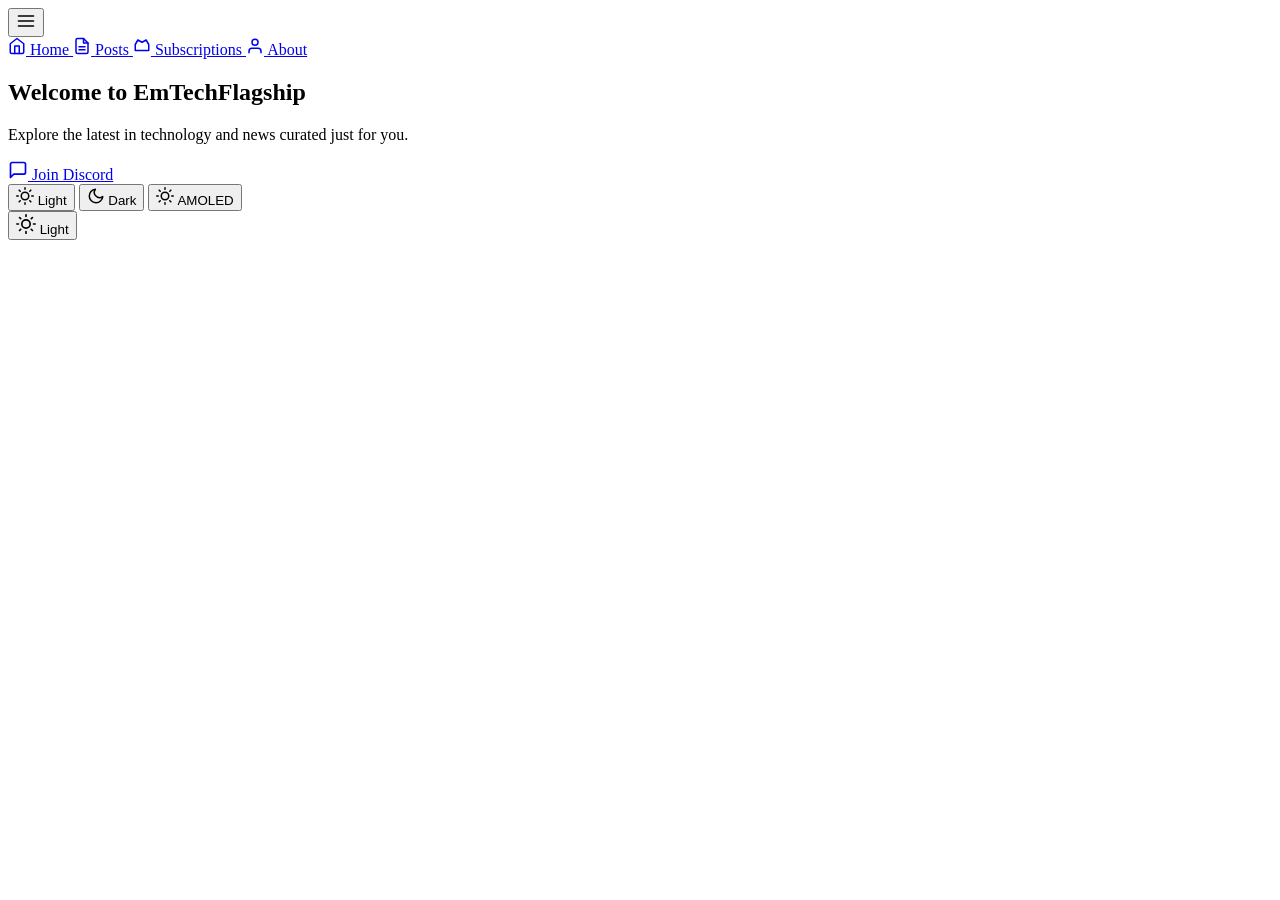
==== commit 2edc7557: "Update script paths in about, index, news, and subscriptions pages" ====
--- a/Web Contents/index.html
+++ b/Web Contents/index.html
@@ -4,7 +4,7 @@
   <meta charset="UTF-8">
   <meta name="viewport" content="width=device-width, initial-scale=1.0">
   <title>ETF - Home</title>
-  <link rel="stylesheet" href="../Web Contents/design.css">
+  <link rel="stylesheet" href="Web Contents/styles.css">
 </head>
 <body>
   <div class="layout">
@@ -101,7 +101,7 @@
       <span id="theme-label">Light</span>
     </button>
   </div>
-  <script src="Functions/function.js"></script>
+  <script src="Web Contents/Functions/function.js"></script>
 </body>
 </html>
   
